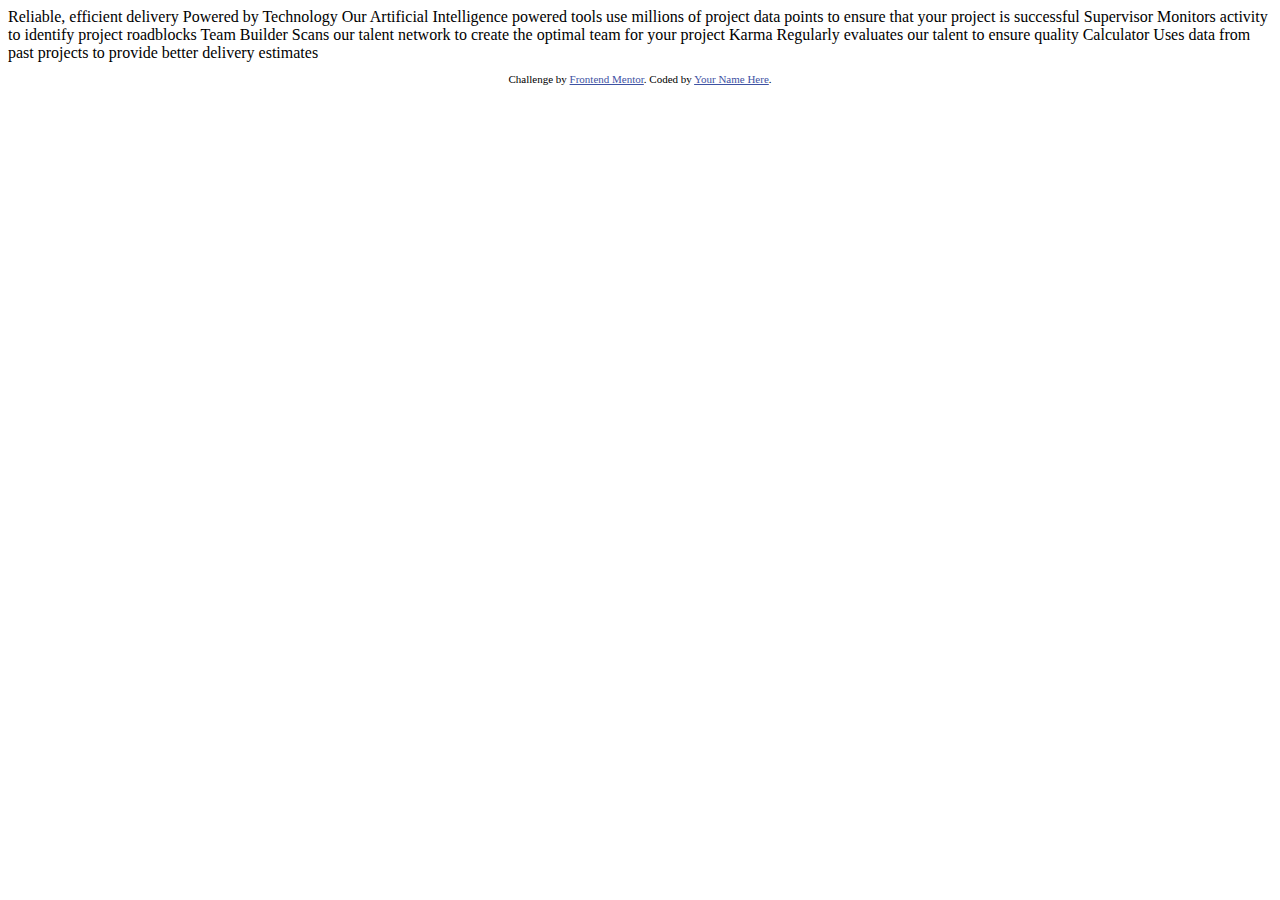
==== Four card feature section/index.html @ 8e8d2878 "nuh uh" ====
<!DOCTYPE html>
<html lang="en">
<head>
  <meta charset="UTF-8">
  <meta name="viewport" content="width=device-width, initial-scale=1.0"> <!-- displays site properly based on user's device -->

  <link rel="icon" type="image/png" sizes="32x32" href="./images/favicon-32x32.png">
  
  <title>Frontend Mentor | Four card feature section</title>

  <!-- Feel free to remove these styles or customise in your own stylesheet 👍 -->
  <style>
    .attribution { font-size: 11px; text-align: center; }
    .attribution a { color: hsl(228, 45%, 44%); }
  </style>
</head>
<body>
  
  Reliable, efficient delivery
  Powered by Technology

  Our Artificial Intelligence powered tools use millions of project data points 
  to ensure that your project is successful

  Supervisor
  Monitors activity to identify project roadblocks

  Team Builder
  Scans our talent network to create the optimal team for your project

  Karma
  Regularly evaluates our talent to ensure quality

  Calculator
  Uses data from past projects to provide better delivery estimates

  
  <footer>
    <p class="attribution">
      Challenge by <a href="https://www.frontendmentor.io?ref=challenge" target="_blank">Frontend Mentor</a>. 
      Coded by <a href="#">Your Name Here</a>.
    </p>
  </footer>
</body>
</html>
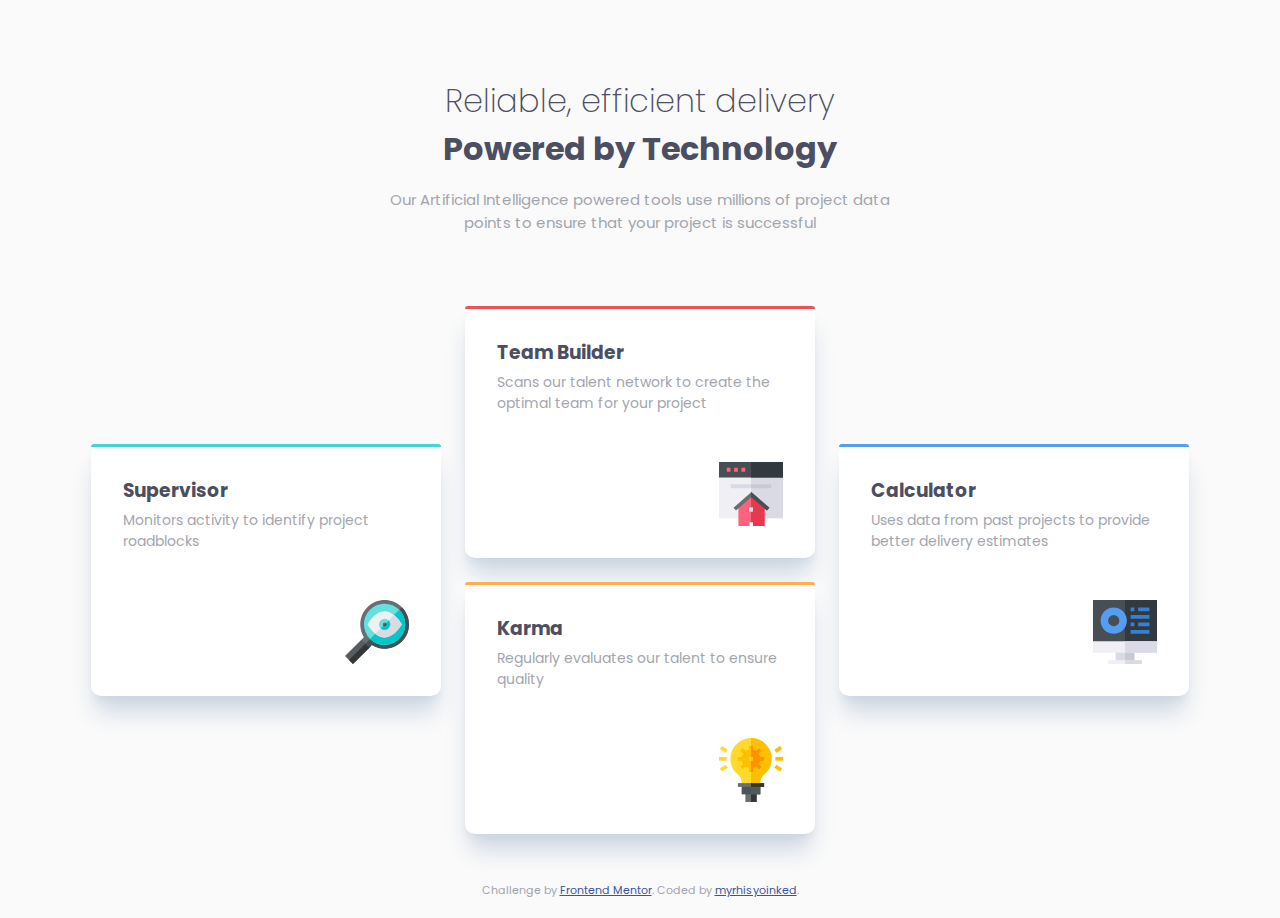
==== commit e8ea85a3: "3 new projects, was too lazy to push them" ====
--- a/Four card feature section/index.html
+++ b/Four card feature section/index.html
@@ -1,45 +1,75 @@
 <!DOCTYPE html>
 <html lang="en">
-<head>
-  <meta charset="UTF-8">
-  <meta name="viewport" content="width=device-width, initial-scale=1.0"> <!-- displays site properly based on user's device -->
+	<head>
+		<meta charset="UTF-8" />
+		<meta name="viewport" content="width=device-width, initial-scale=1.0" />
+		<!-- displays site properly based on user's device -->
 
-  <link rel="icon" type="image/png" sizes="32x32" href="./images/favicon-32x32.png">
-  
-  <title>Frontend Mentor | Four card feature section</title>
+		<link
+			rel="icon"
+			type="image/png"
+			sizes="32x32"
+			href="./images/favicon-32x32.png"
+		/>
+		<link rel="stylesheet" href="style.css" />
 
-  <!-- Feel free to remove these styles or customise in your own stylesheet 👍 -->
-  <style>
-    .attribution { font-size: 11px; text-align: center; }
-    .attribution a { color: hsl(228, 45%, 44%); }
-  </style>
-</head>
-<body>
-  
-  Reliable, efficient delivery
-  Powered by Technology
+		<title>Frontend Mentor | Four card feature section</title>
+	</head>
+	<body>
+		<main>
+			<section>
+				<div class="brief-description">
+					<h1>Reliable, efficient delivery</h1>
+					<h2>Powered by Technology</h2>
+					<p class="description">
+						Our Artificial Intelligence powered tools use millions of project
+						data points to ensure that your project is successful
+					</p>
+				</div>
+				<div class="features-list">
+					<div class="feature sv">
+						<div class="border supervisor"></div>
+						<h3>Supervisor</h3>
+						<p>Monitors activity to identify project roadblocks</p>
+						<img src="images/icon-supervisor.svg" alt="Supervisor" />
+					</div>
+					<div class="feature tb">
+						<div class="border team-builder"></div>
+						<h3>Team Builder</h3>
+						<p>
+							Scans our talent network to create the optimal team for your
+							project
+						</p>
+						<img src="images/icon-team-builder.svg" alt="Team builder" />
+					</div>
+					<div class="feature km">
+						<div class="border karma"></div>
+						<h3>Karma</h3>
+						<p>Regularly evaluates our talent to ensure quality</p>
+						<img src="images/icon-karma.svg" alt="Karma" />
+					</div>
+					<div class="feature cl">
+						<div class="border calculator"></div>
+						<h3>Calculator</h3>
+						<p>
+							Uses data from past projects to provide better delivery estimates
+						</p>
+						<img src="images/icon-calculator.svg" alt="Calculator" />
+					</div>
+				</div>
+			</section>
+		</main>
 
-  Our Artificial Intelligence powered tools use millions of project data points 
-  to ensure that your project is successful
-
-  Supervisor
-  Monitors activity to identify project roadblocks
-
-  Team Builder
-  Scans our talent network to create the optimal team for your project
-
-  Karma
-  Regularly evaluates our talent to ensure quality
-
-  Calculator
-  Uses data from past projects to provide better delivery estimates
-
-  
-  <footer>
-    <p class="attribution">
-      Challenge by <a href="https://www.frontendmentor.io?ref=challenge" target="_blank">Frontend Mentor</a>. 
-      Coded by <a href="#">Your Name Here</a>.
-    </p>
-  </footer>
-</body>
-</html>+		<footer>
+			<p class="attribution">
+				Challenge by
+				<a href="https://www.frontendmentor.io?ref=challenge" target="_blank"
+					>Frontend Mentor</a
+				>. Coded by
+				<a href="https://www.frontendmentor.io/profile/myrhisyoinked"
+					>myrhisyoinked</a
+				>.
+			</p>
+		</footer>
+	</body>
+</html>
--- a/Four card feature section/style.css
+++ b/Four card feature section/style.css
@@ -0,0 +1,186 @@
+@import url('https://fonts.googleapis.com/css2?family=Poppins:wght@200;400;600&display=swap');
+
+.attribution {
+	font-size: 11px;
+	text-align: center;
+	margin-top: 3rem;
+}
+
+.attribution a {
+	color: hsl(228, 45%, 44%);
+}
+
+*,
+*::before,
+*::after {
+	box-sizing: border-box;
+}
+
+body {
+	font-family: 'Poppins', sans-serif;
+	display: grid;
+	align-items: center;
+	justify-content: center;
+	background-color: hsl(0, 0%, 98%);
+}
+
+h1 {
+	font-weight: 200;
+	margin-bottom: 0;
+	color: hsl(234, 12%, 34%);
+}
+
+h2 {
+	color: hsl(234, 12%, 34%);
+	margin-top: 0;
+}
+
+p {
+	font-weight: 400;
+	color: hsl(229, 6%, 66%);
+	font-size: 15px;
+}
+
+h1,
+h2,
+.description {
+	text-align: center;
+}
+
+.description {
+	margin-bottom: 4.5rem;
+}
+
+section {
+	display: flex;
+	flex-direction: column;
+	align-items: center;
+	justify-content: center;
+	max-width: 1440px;
+	margin-top: 3rem;
+	padding: 0 2rem;
+}
+
+.features-list {
+	display: grid;
+	grid-auto-columns: minmax(200px, 350px);
+	gap: 1.5rem;
+}
+
+.feature {
+	padding: 1.5rem;
+	background-color: hsl(0, 100%, 100%);
+	border-radius: 10px;
+	position: relative;
+}
+
+.border {
+	background-color: hsl(180, 62%, 55%);
+	height: 3px;
+	width: 100%;
+	position: absolute;
+	left: 0;
+	top: 0;
+	border-top-left-radius: 5px;
+	border-top-right-radius: 5px;
+}
+.supervisor {
+	background-color: hsl(180, 62%, 55%);
+}
+
+.team-builder {
+	background-color: hsl(0, 78%, 62%);
+}
+
+.karma {
+	background-color: hsl(34, 97%, 64%);
+}
+
+.calculator {
+	background-color: hsl(212, 86%, 64%);
+}
+
+.feature img {
+	float: right;
+}
+
+.feature p {
+	margin-top: 0;
+	margin-bottom: 2rem;
+	font-size: 14px;
+	font-weight: 400;
+}
+
+h3 {
+	margin: 0;
+	color: hsl(234, 12%, 34%);
+}
+
+.feature {
+	box-shadow: rgb(203, 213, 225) 0px 20px 25px -5px,
+		rgb(203, 213, 225) 0px 8px 10px -6px;
+}
+
+@media screen and (min-width: 700px) {
+	.features-list {
+		grid-template-columns: repeat(2, minmax(200px, 350px));
+	}
+}
+
+@media screen and (min-width: 1210px) {
+	h1,
+	h2 {
+		font-size: 2rem;
+	}
+
+	h2 {
+		margin-bottom: 0;
+	}
+
+	.description {
+		width: 60%;
+	}
+
+	.brief-description {
+		display: flex;
+		flex-direction: column;
+		align-items: center;
+		justify-content: center;
+	}
+
+	.features-list {
+		grid-template-areas:
+			'. tb .'
+			'sv tb cl'
+			'sv km cl'
+			'. km .';
+	}
+
+	.tb {
+		grid-area: tb;
+	}
+
+	.sv {
+		grid-area: sv;
+	}
+
+	.km {
+		grid-area: km;
+	}
+
+	.cl {
+		grid-area: cl;
+	}
+
+	.feature {
+		padding: 2rem;
+	}
+
+	.feature img {
+		margin-top: 1rem;
+	}
+
+	.feature h3 {
+		margin-bottom: 0.3rem;
+	}
+}
